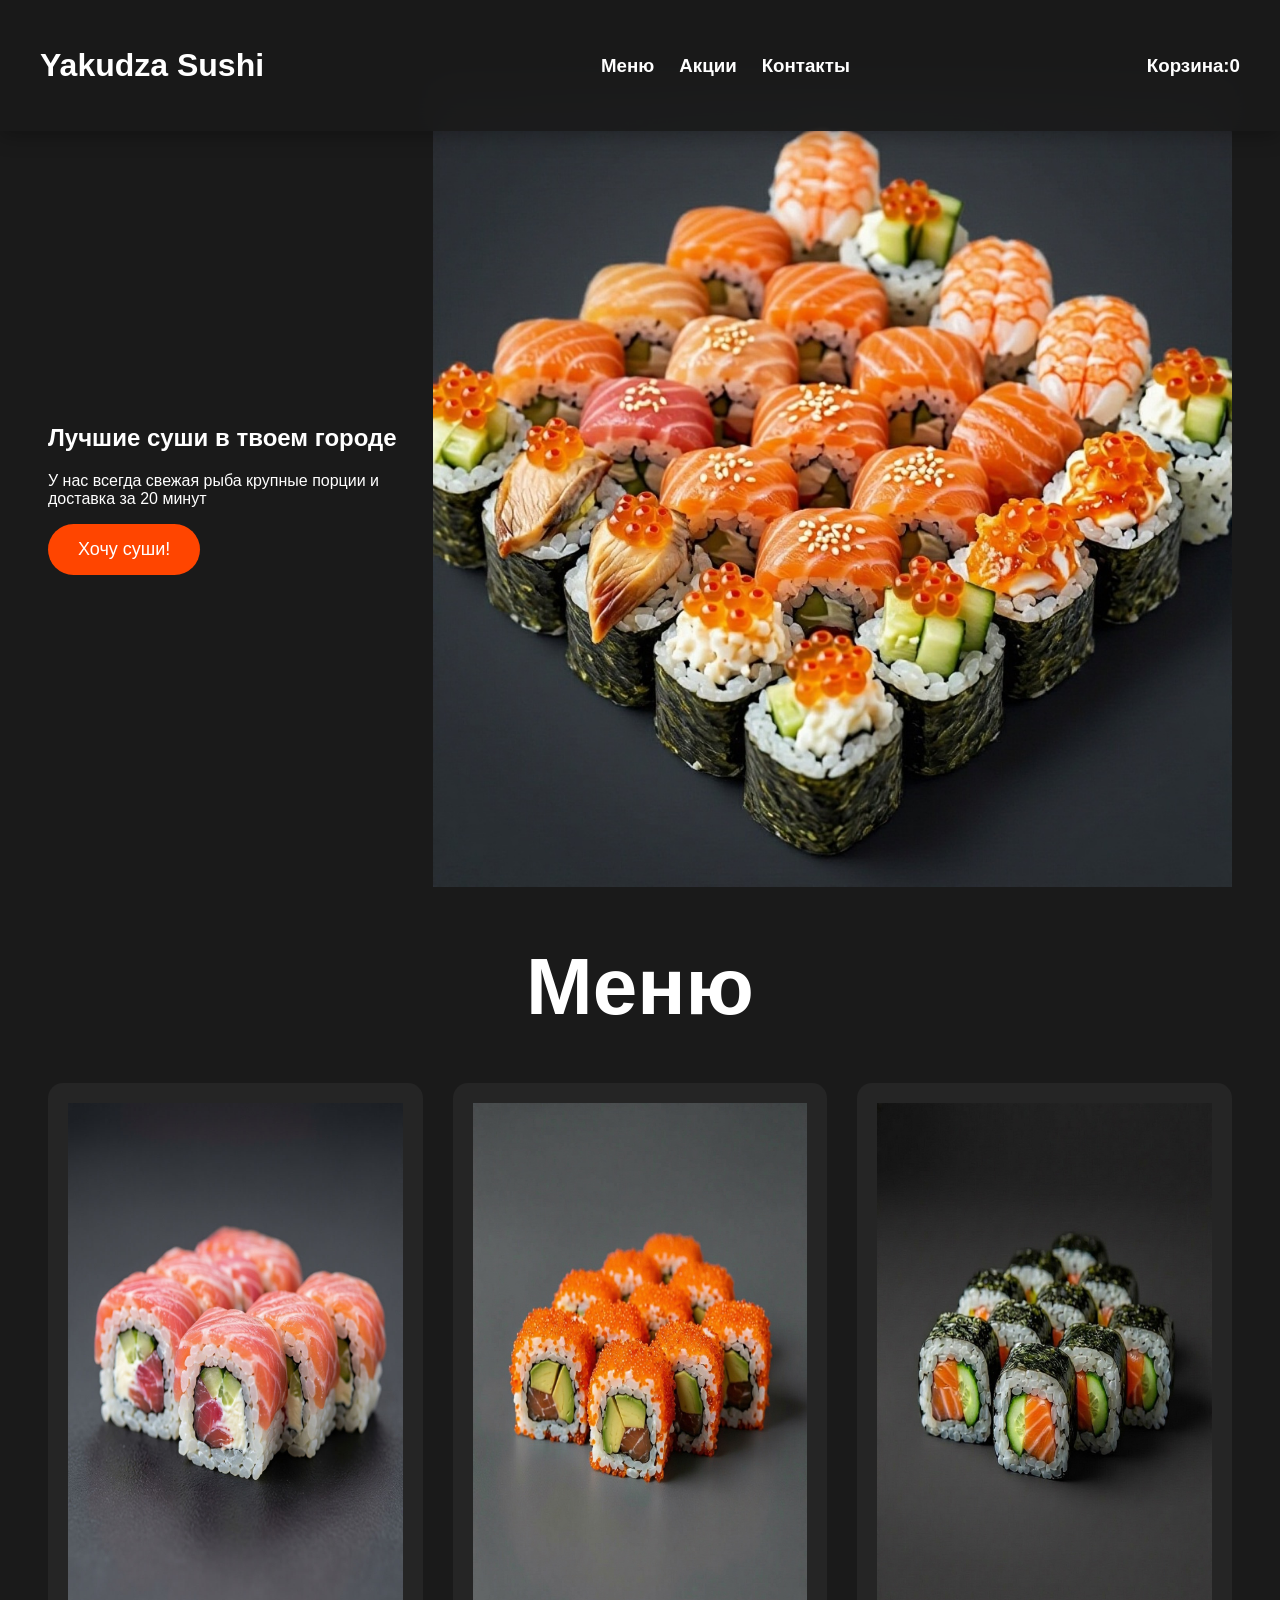
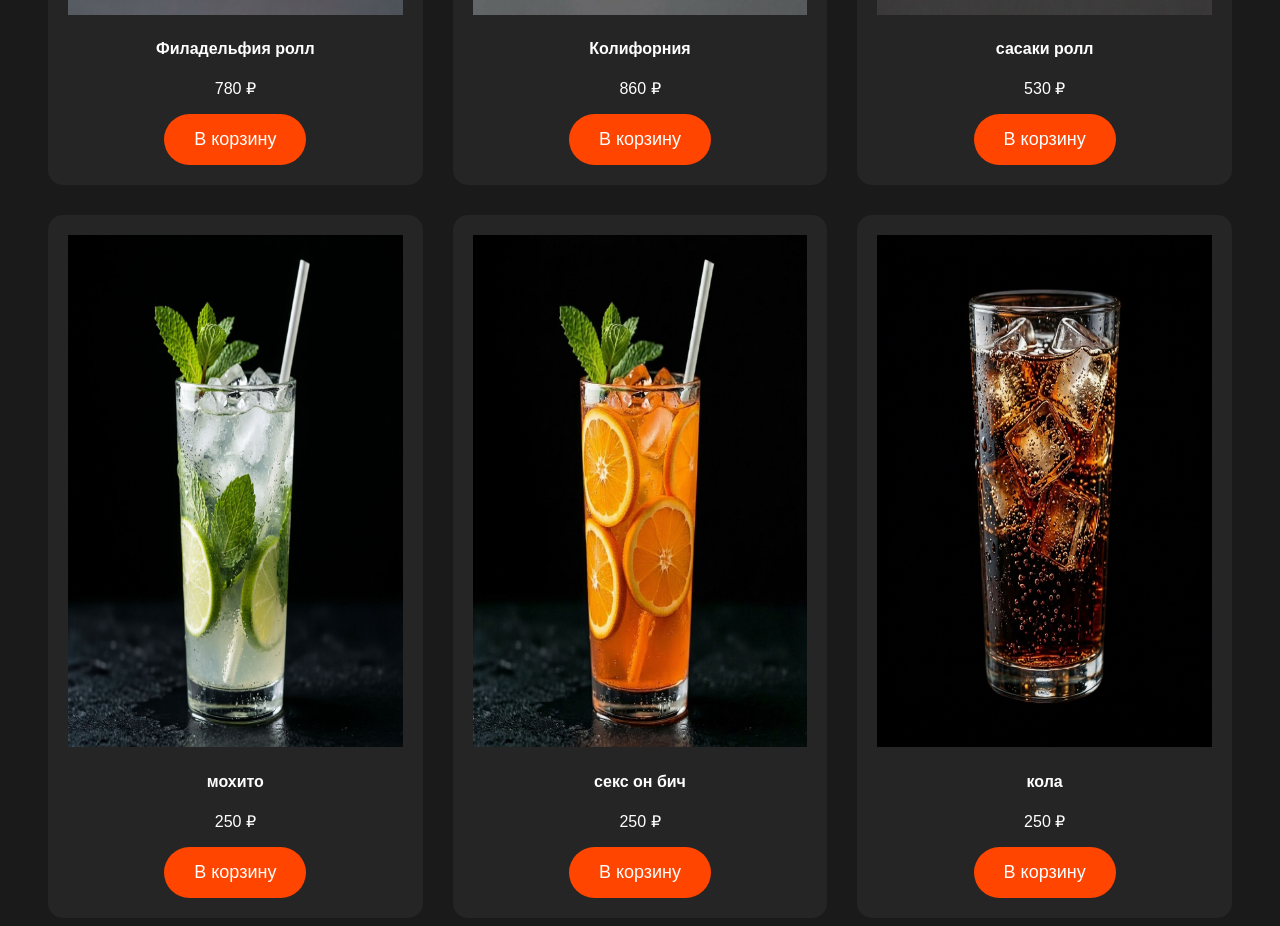
==== index.html @ de82a349 "Add files via upload" ====
<!DOCTYPE html>
<html lang="ru">
<head>
    <meta charset="UTF-8">
    <title>Yakudza</title>
    <link rel="stylesheet" href="style.css">
</head>
<body>
    <header>
        <h1><a href="#">Yakudza Sushi</a></h1>
        <nav>
            <ul>
                <li><h3><a href="#menu-section">Меню</a></h3></li>
                <li><h3><a href="#">Акции</a></h3></li>
                <li><h3><a href="#">Контакты</a></h3></li>
            </ul>
        </nav>
        <div id="open-cart-btn" style="cursor: pointer;"><h3>Корзина:<span id="cart-count">0</span></h3></div>
    </header>
    <main>
        <section class="hero">
            <div>
                <h2>Лучшие суши в твоем городе</h2>
                <p>У нас всегда свежая рыба крупные порции и доставка за 20 минут</p>
                <a href="#menu-section"><button>Хочу суши!</button></a>
            </div>
            <div><img src="foto/sushi.jpg" alt="премиум суши" class="hero-image"></div>
        </section>
        <section class="menu" id="menu-section">
            <h3>Меню</h3>
            <div class="menu-grid">
                <div class="product-card">
                    <img src="foto/fila.png">
                    <h4>Филадельфия ролл</h4>
                    <p class="price">780 ₽</p>
                    <button class="add-to-cart-btn">В корзину</button>
                </div>
                <div class="product-card">
                    <img src="foto/kolif.png">
                    <h4>Колифорния</h4>
                    <p class="price">860 ₽</p>
                    <button class="add-to-cart-btn">В корзину</button>
                </div>
                <div class="product-card">
                    <img src="foto/sasaki.png">
                    <h4>сасаки ролл</h4>
                    <p class="price">530 ₽</p>
                    <button class="add-to-cart-btn">В корзину</button>
                </div>
                <div class="product-card">
                    <img src="foto/moxito.png">
                    <h4>мохито</h4>
                    <p class="price">250 ₽</p>
                    <button class="add-to-cart-btn">В корзину</button>
                </div>
                <div class="product-card">
                    <img src="foto/orange.png">
                    <h4>секс он бич</h4>
                    <p class="price">250 ₽</p>
                    <button class="add-to-cart-btn">В корзину</button>
                </div>
                <div class="product-card">
                    <img src="foto/cola.png">
                    <h4>кола</h4>
                    <p class="price">250 ₽</p>
                    <button class="add-to-cart-btn">В корзину</button>
                </div>
            </div>
        </section>
    </main>
    <div class="modal-overlay" id="cart-modal">
        <div class="modal-window">
            <button class="close-btn"id="close-modal-btn">&times</button>
            <h3>Ваша корзина</h3>
            <div class="cart-items" id="cart-items-container">Ваша корзина пуста</div>

            <div style="display:flex; justify-content: space-between;margin: 20px 0; font-size: 18px; font-weight: bold; border-top: 1px solid #333; padding-top: 15px;">
                <span>Итого:</span>
                <span><span id="total-price">0</span>₽</span>
            </div>
            <button class="checkout-btn">Оформить</button>
         </div>   
    </div>
    <script src="script.js"></script>
</body>
</html>
---- style.css ----
html{
    scroll-behavior: smooth;
    scroll-padding-top: 90px;
}
body {
    padding-top: 80px;
    font-family: sans-serif;
    background-color: #1a1a1a;
    color: #ffffff;
    }
header {
    position: fixed;
    top: 0;
    left: 0;
    width: 100%;
    box-sizing: border-box;
    z-index: 1000;
    background-color: rgba(26, 26, 26, 0.9);
    backdrop-filter: blur(19px);
    box-shadow: 0 4px 20px rgba(0,0,0,0.3);
    padding: 20px 40px;
    display: flex;
    justify-content: space-between;
    align-items:center;
}
ul {
    list-style: none;
    display: flex;
    gap: 25px;
}
a {
    transition: 0.4s;
    text-decoration: none;
    color: #ffffff
    
}
a:hover{ color: #ff4500;
transition: 0.4s;
}
.hero {
    display: flex;
    align-items: center;
    justify-content: space-between;
    min-height: 80vh;
    padding: 0 40px;
}
button {
    transition: 0.4s;
    border: none;
    background-color: #ff4500;
    padding: 15px 30px;
    font-size: 18px;
    border-radius: 30px;
    cursor: pointer;
    color: #ffffff
}
button:hover{
    background-color: #ff6128;
    transition: 0.4s;
}
@keyframes floating{
    0% {transform: translateY(0px);}
    50%{transform: translateY(-10px);}
    100% {transform: translateY(0px);}
}
.hero-image {
    max-width: 100%;
    height: auto;
    animation: floating 3s ease-in-out infinite;
}
.menu h3 {
    font-size: 80px;
    text-align: center;
    margin: 50px 0;
}
.menu-grid {
    display: grid;
    grid-template-columns: repeat(3, 1fr);
    gap: 30px;
    padding: 0 40px;
}
.product-card {
    background-color:#252525;
    border-radius: 15px;
    padding: 20px;
    text-align: center;
    transform: 0.3s;
}
.product-card img {
    max-width:100%;
    height:512px;
}
.product-card:hover {
    transition: translateY(-10px);
    background-color:#333333 ;
}
@keyframes bounceEffect{
    0% {transform: scale(1);}
    30% {transform: scale(1.3);}
    50%{transform: scale(0.9);}
    100%{transform: scale(1);}
}
.bounce {
    display: inline-block;
    animation: bounceEffect 0.4s ease-in-out;
}
.modal-overlay{
    position: fixed;
    top:0;
    left:0;
    width:100%;
    height: 100%;
    background-color:rgba(0,0,0,0.75);
    backdrop-filter:blur(8px);
    z-index: 2000;

    display:flex;
    justify-content:center;
    align-items:center;

    opacity:0;
    pointer-events: none;
    transition: 0.4s ease-in-out;
}
.modal-overlay.active{
    opacity:1;
    pointer-events: all;
}
.modal-window{
    background-color: #252525;
    border: 1px solid #333333;
    padding: 40px;
    border-radius: 20px; 
    width: 90%;
    max-width: 500px;
    position: relative; 
    box-shadow: 0 10px 30px rgba(0, 0, 0, 0.5); 
    text-align: center;
}
.close-btn {
    position: absolute; 
    top: 15px;
    right: 20px;
    background: none;
    border: none;
    color: #888888;
    font-size: 32px;
    cursor: pointer;
    transition: 0.3s;
}
.checkout-btn {
    background-color: #ff4500;
    color: white;
    border: none;
    padding: 12px 25px;
    font-size: 16px;
    border-radius: 25px;
    cursor: pointer;
    margin-top: 20px;
    width: 100%;
    transition: 0.3s;
}
.checkout-btn:hover {
    background-color: #ff6128;
}
.quantity-btn{
    width:28px !important ;
    height: 28px !important;
    min-width: 28px !important; /* Защита от сжатия */
    border-radius: 50% !important;
    display: flex !important;
    align-items: center !important;
    justify-content: center !important;
    font-size: 16px !important;
    font-weight: bold !important;
    padding: 0 !important;
}
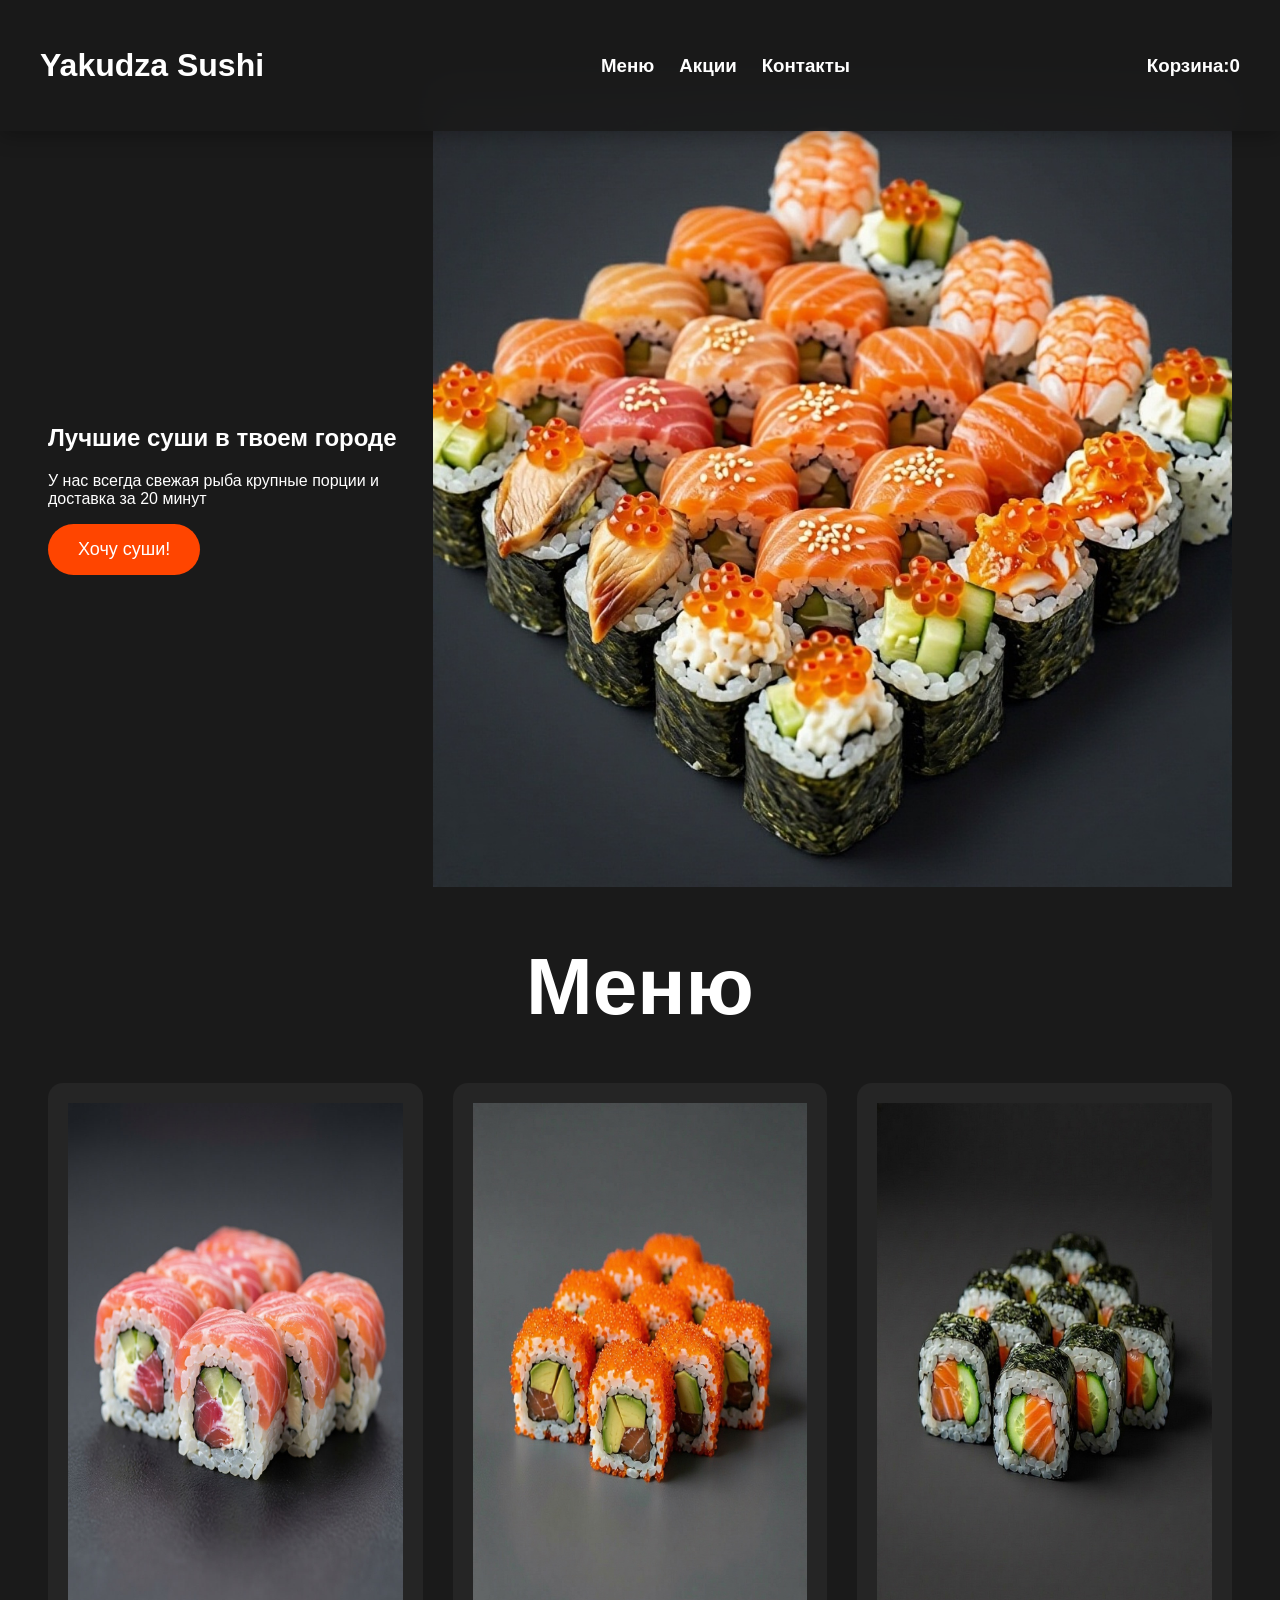
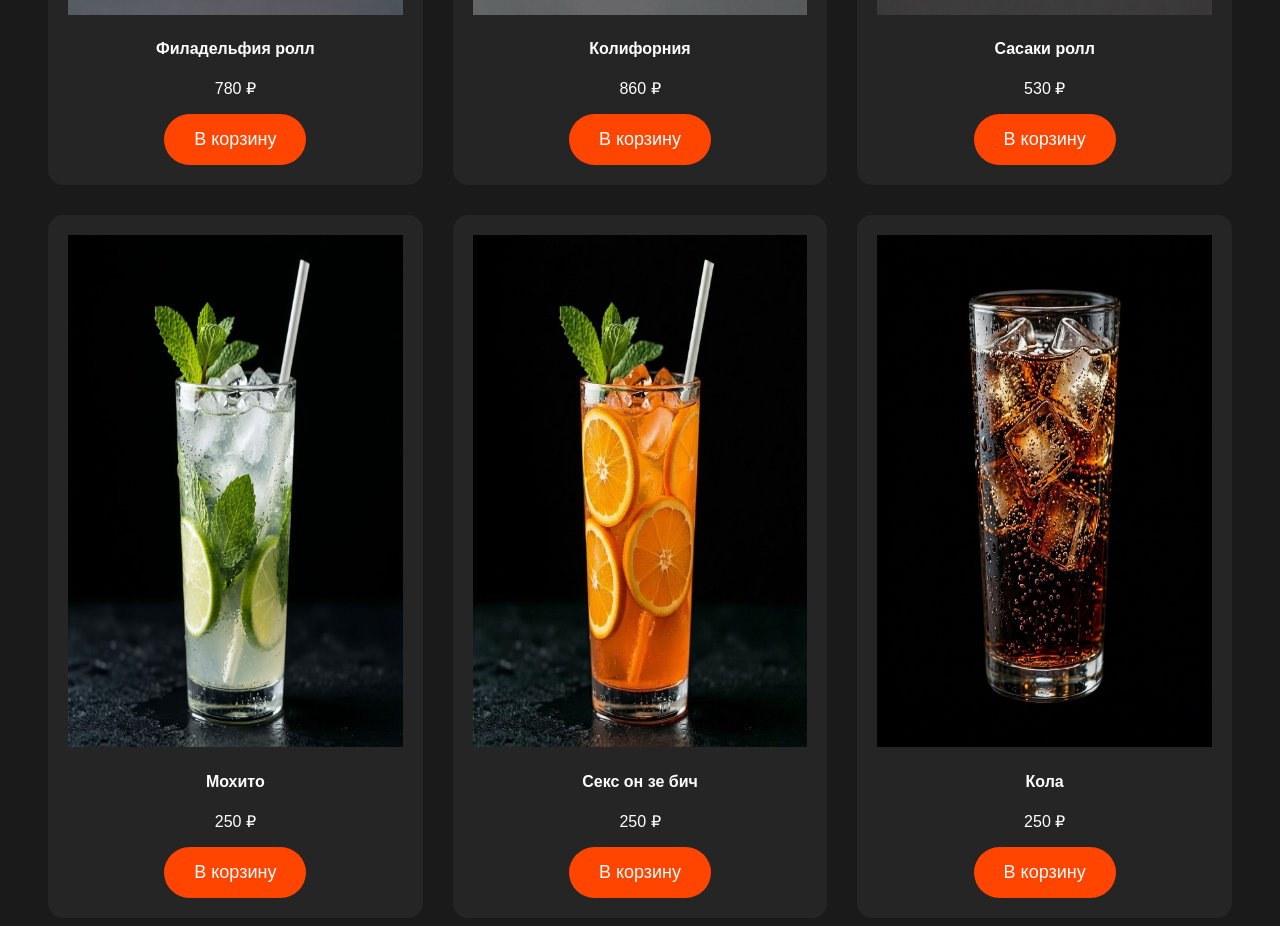
==== commit 71f51aaf: "Add files via upload" ====
--- a/index.html
+++ b/index.html
@@ -43,44 +43,60 @@
                 </div>
                 <div class="product-card">
                     <img src="foto/sasaki.png">
-                    <h4>сасаки ролл</h4>
+                    <h4>Сасаки ролл</h4>
                     <p class="price">530 ₽</p>
                     <button class="add-to-cart-btn">В корзину</button>
                 </div>
                 <div class="product-card">
                     <img src="foto/moxito.png">
-                    <h4>мохито</h4>
+                    <h4>Мохито</h4>
                     <p class="price">250 ₽</p>
                     <button class="add-to-cart-btn">В корзину</button>
                 </div>
                 <div class="product-card">
                     <img src="foto/orange.png">
-                    <h4>секс он бич</h4>
+                    <h4>Секс он зе бич</h4>
                     <p class="price">250 ₽</p>
                     <button class="add-to-cart-btn">В корзину</button>
                 </div>
                 <div class="product-card">
                     <img src="foto/cola.png">
-                    <h4>кола</h4>
+                    <h4>Кола</h4>
                     <p class="price">250 ₽</p>
                     <button class="add-to-cart-btn">В корзину</button>
                 </div>
             </div>
         </section>
-    </main>
+    </main>    
     <div class="modal-overlay" id="cart-modal">
         <div class="modal-window">
             <button class="close-btn"id="close-modal-btn">&times</button>
             <h3>Ваша корзина</h3>
-            <div class="cart-items" id="cart-items-container">Ваша корзина пуста</div>
+            <div id="modal-step-1">
 
-            <div style="display:flex; justify-content: space-between;margin: 20px 0; font-size: 18px; font-weight: bold; border-top: 1px solid #333; padding-top: 15px;">
-                <span>Итого:</span>
-                <span><span id="total-price">0</span>₽</span>
+                <div class="cart-items" id="cart-items-container">Ваша корзина пуста</div>
+
+                <div style="display:flex; justify-content: space-between;margin: 20px 0; font-size: 18px; font-weight: bold; border-top: 1px solid #333; padding-top: 15px;">
+                    <span>Итого:</span>
+                    <span><span id="total-price">0</span>₽</span>
+                </div>
+                <button id="go-to-checkout-btn" class="checkout-btn">Оформить</button>
             </div>
-            <button class="checkout-btn">Оформить</button>
-         </div>   
+            <div id="modal-step-2" style="display: none;">
+                
+                <div style="margin: 15px 0;text-align: left;">
+                    <label style="display:block; margin-bottom: 5px; font-size: 14px; color: #aaa;">Адрес доставки:</label>
+                    <input type="text" id="suggest-address" placeholder="Введите адрес или выберите на карте" style="width: 100%; padding: 10px; border-radius: 8px; border: 1px solid #444; background: #333; color: white; box-sizing: border-box; font-size: 14px;">
+                </div>
+
+                <div id="map" style="width: 100%; height: 200px; border-radius: 10px; margin-bottom: 15px; background: #333;"></div>
+                
+                <button class="checkout-btn" id="final-order-btn">Подтвердить заказ</button>
+                <button class="close-btn" id="back-to-step-1" style="position: static; font-size: 14px; color: #aaa; margin-top: 10px; background: none; border: none; cursor: pointer; width: 100%;">« Вернуться к списку</button>
+            </div>
+        </div>   
     </div>
+    <script src="https://api-maps.yandex.ru/2.1/?apikey=4e8f71b1-2de1-4161-916e-4815d41ef7c9&lang=ru_RU"></script>
     <script src="script.js"></script>
 </body>
 </html>
--- a/style.css
+++ b/style.css
@@ -174,4 +174,41 @@
     font-size: 16px !important;
     font-weight: bold !important;
     padding: 0 !important;
+}
+@media(max-width: 1200px){
+    body{
+        padding-top: 70px ;
+    }
+    header{
+        padding: 15px 20px;
+    }
+    header h1{
+        font-size:20px;
+    }
+    ul{
+        gap: 15px;
+    }
+    .hero{
+        flex-direction: column-reverse;
+        text-align:center;
+        justify-content: center;
+        gap: 30px;
+        min-height:auto;
+        padding: 40px 20px;
+    }
+    .hero h2{
+        font-size: 20px;
+    }
+    .menu h3{
+        font-size: 40px;
+        margin:  30px 0;
+    }
+    .menu-grid{
+        padding: 0 20px;
+        gap: 20px;
+    }
+    .product-card img{
+        height: 250px;
+        object-fit: contain;
+    }
 }
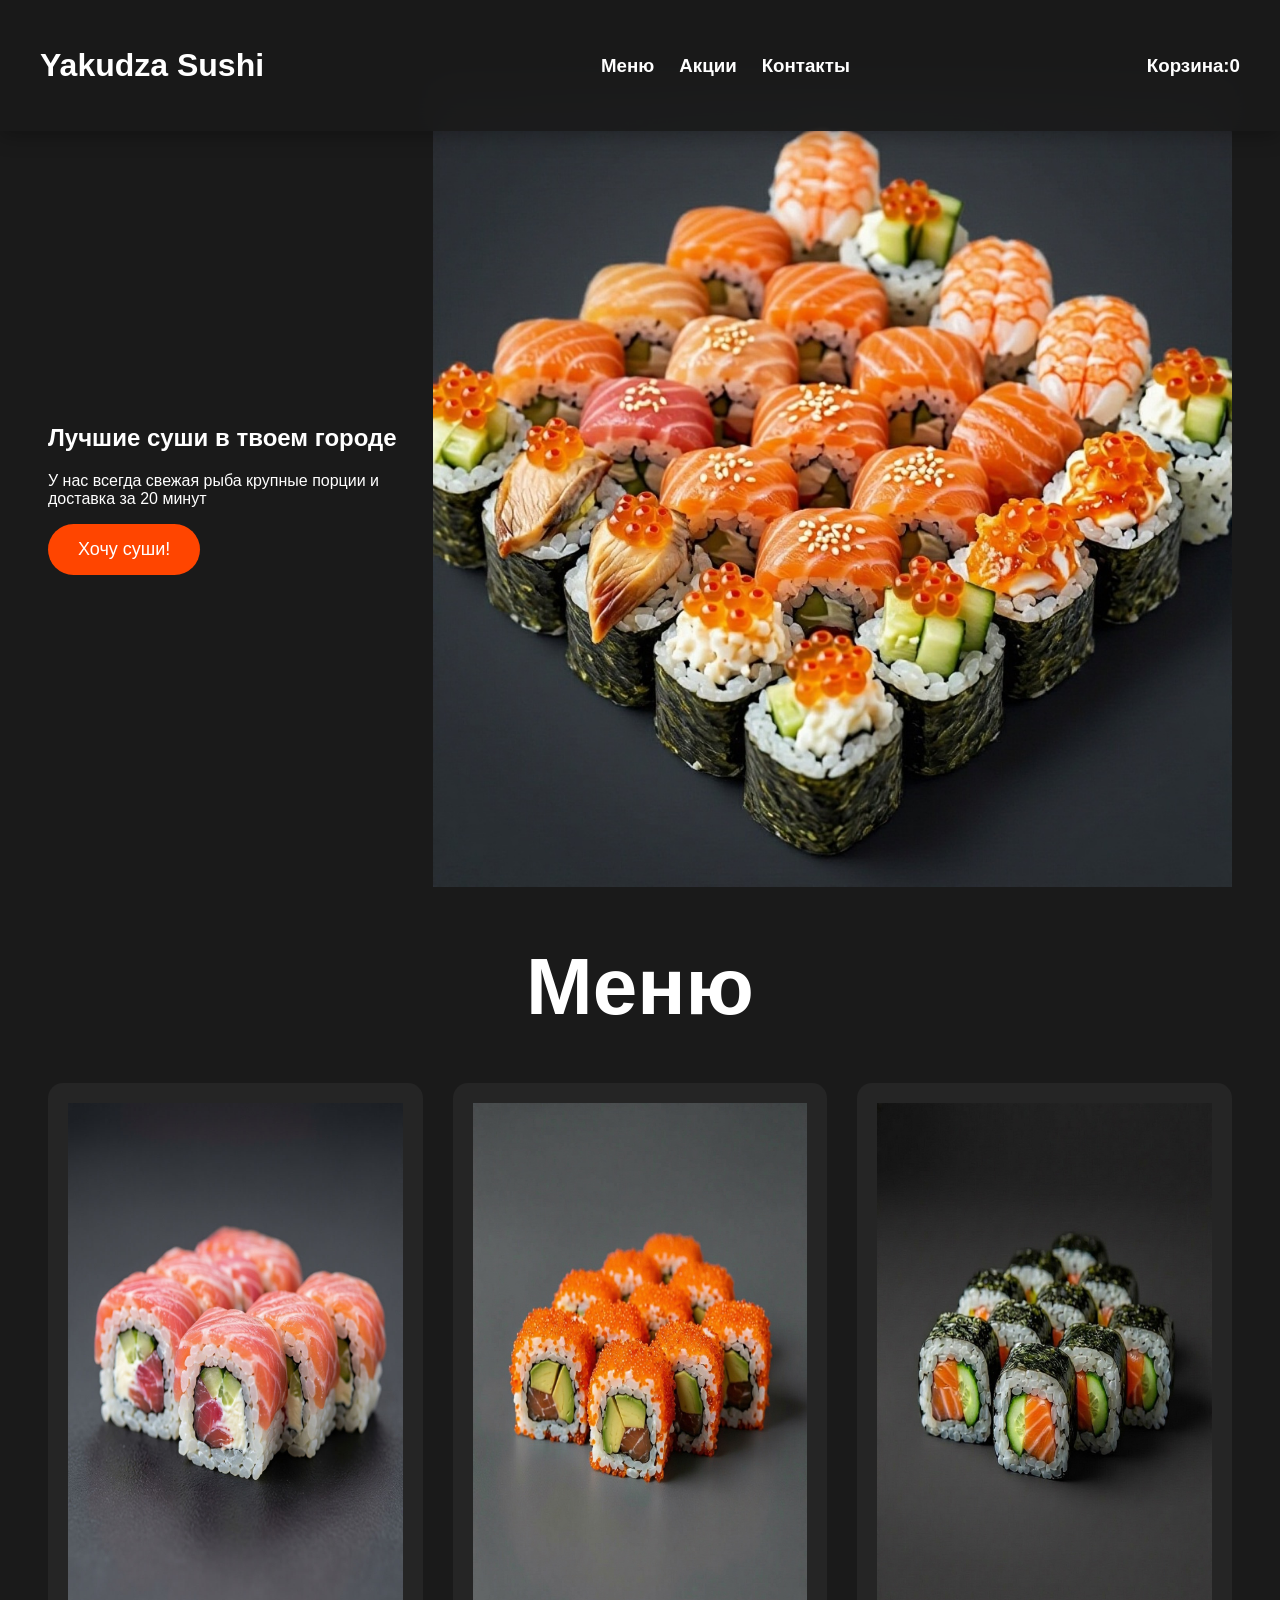
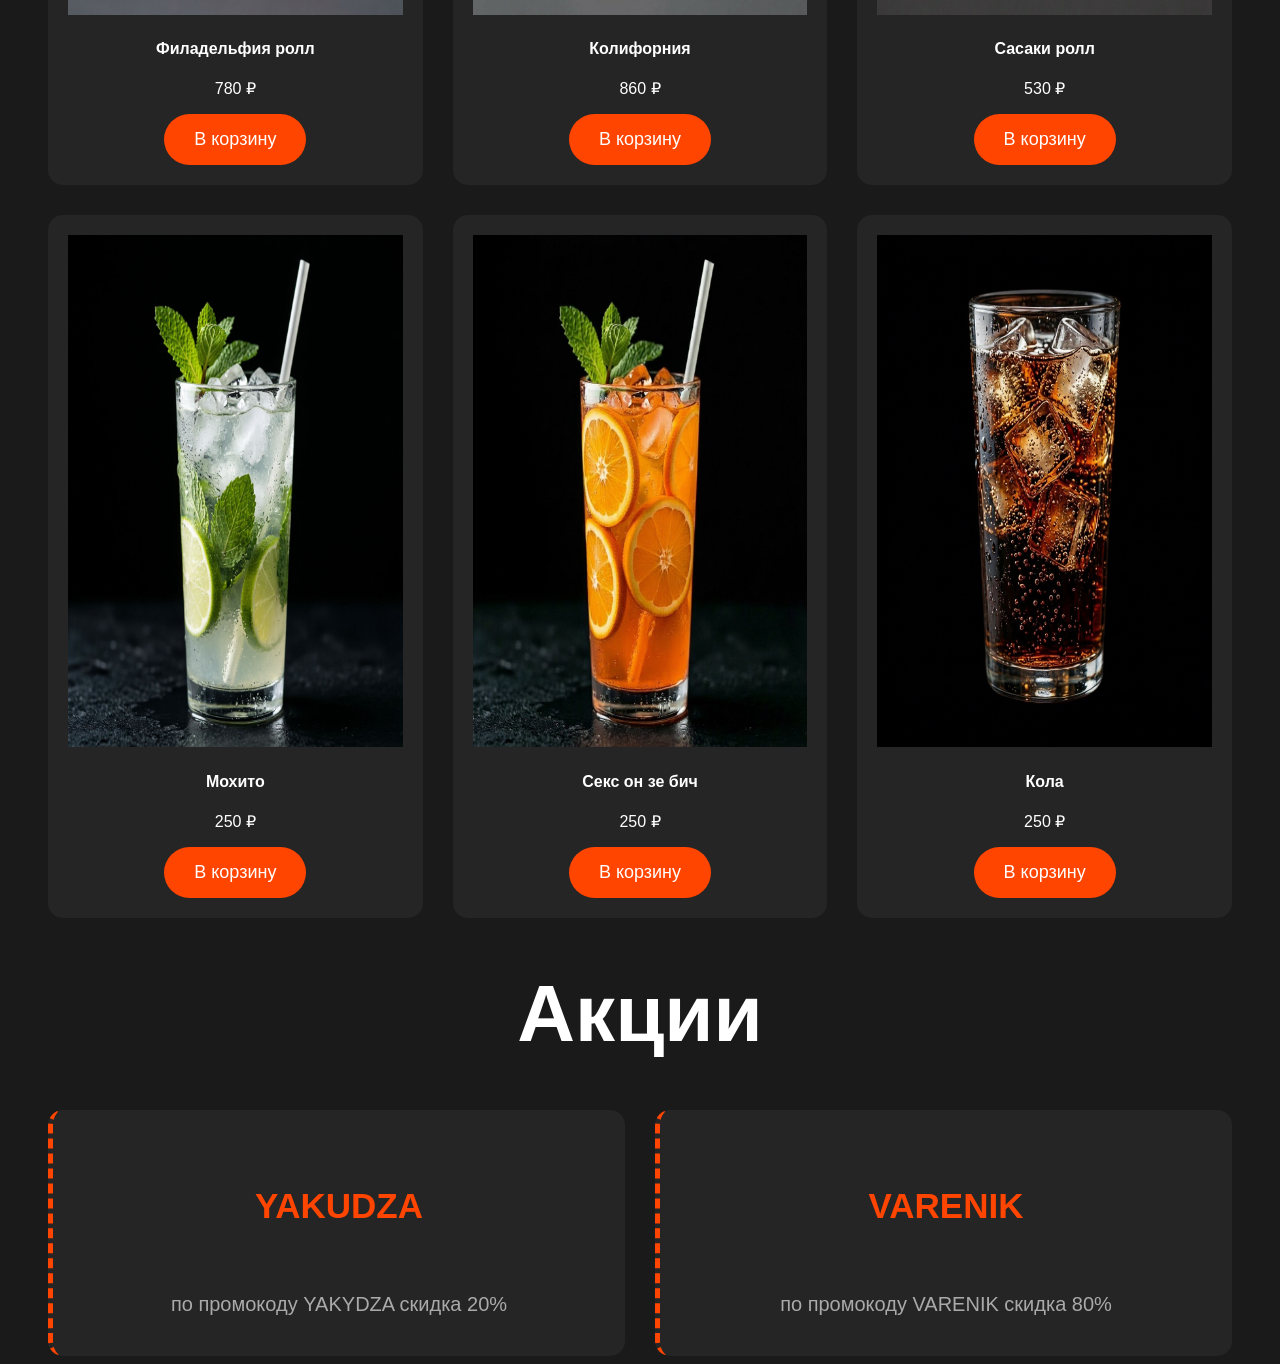
==== commit 1fa9dcff: "Add files via upload" ====
--- a/index.html
+++ b/index.html
@@ -11,7 +11,7 @@
         <nav>
             <ul>
                 <li><h3><a href="#menu-section">Меню</a></h3></li>
-                <li><h3><a href="#">Акции</a></h3></li>
+                <li><h3><a href="#sell-text">Акции</a></h3></li>
                 <li><h3><a href="#">Контакты</a></h3></li>
             </ul>
         </nav>
@@ -67,18 +67,26 @@
                 </div>
             </div>
         </section>
+        <section class="sell" >
+            <h4 id="sell-text">Акции</h4>
+            <div class="promo-grid">
+                <div class="promo-card"><h4>YAKUDZA</h4><p>по промокоду YAKYDZA скидка 20%</p></div>
+                <div class="promo-card"><h4>VARENIK</h4><p>по промокоду VARENIK скидка 80%</p></div>
+            </div>
+        </section>
+
     </main>    
     <div class="modal-overlay" id="cart-modal">
         <div class="modal-window">
-            <button class="close-btn"id="close-modal-btn">&times</button>
+            <button class="close-btn"id="close-modal-btn">&times;</button>
             <h3>Ваша корзина</h3>
             <div id="modal-step-1">
 
                 <div class="cart-items" id="cart-items-container">Ваша корзина пуста</div>
 
-                <div style="display:flex; justify-content: space-between;margin: 20px 0; font-size: 18px; font-weight: bold; border-top: 1px solid #333; padding-top: 15px;">
-                    <span>Итого:</span>
-                    <span><span id="total-price">0</span>₽</span>
+                <div class="total-box">
+                    <div class="itogo"><span>Итого:</span></div>
+                    <div class="itogo2"><span><span id="total-price">0</span>₽</span></div>
                 </div>
                 <button id="go-to-checkout-btn" class="checkout-btn">Оформить</button>
             </div>
@@ -89,14 +97,41 @@
                     <input type="text" id="suggest-address" placeholder="Введите адрес или выберите на карте" style="width: 100%; padding: 10px; border-radius: 8px; border: 1px solid #444; background: #333; color: white; box-sizing: border-box; font-size: 14px;">
                 </div>
 
-                <div id="map" style="width: 100%; height: 200px; border-radius: 10px; margin-bottom: 15px; background: #333;"></div>
+                <div id="map" style="width: 100%; height: 400px; border-radius: 10px; margin-bottom: 15px; background: #333;"></div>
                 
                 <button class="checkout-btn" id="final-order-btn">Подтвердить заказ</button>
                 <button class="close-btn" id="back-to-step-1" style="position: static; font-size: 14px; color: #aaa; margin-top: 10px; background: none; border: none; cursor: pointer; width: 100%;">« Вернуться к списку</button>
             </div>
+            <div id="modal-step-3" style="display: none;">
+
+                <p id="addres-text">Адрес доставки : <span id="summary-address" style="font-weight: bold;"></span></p>
+                <input class=checkout-email type="email" placeholder="Ведите почту">
+
+                <h3>Способ оплаты</h3>
+                <div class="payment-grid">
+                    <button type="button" class="payment-btn" data-method="sber">Сбер</button>
+                    <button type="button" class="payment-btn" data-method="tbank">Т-банк</button>
+                    <button type="button" class="payment-btn" data-method="sbp">СБП</button>
+                </div>
+
+                <div class="promo-container">
+                    <input type="text" id="promo-input" placeholder="Промокод">
+                    <button id="apply-promo-btn">✔</button>
+                    <p id="promo-message" style="display: none;"></p>
+                </div>
+
+                <div class="total-box">
+                    <div><span>К оплате</span></div>
+                    <div><span><span id="final-price">0</span>₽</span></div>
+                </div>
+
+                <button class="checkout-btn" id="place-order-btn">Заказать</button>
+                <button class="back-btn" id="back-to-step-2" style="position: static; font-size: 14px; color: #aaa; margin-top: 10px; background: none; border: none; cursor: pointer; width: 100%;">« Назад</button>
+
+            </div>
         </div>   
     </div>
-    <script src="https://api-maps.yandex.ru/2.1/?apikey=4e8f71b1-2de1-4161-916e-4815d41ef7c9&lang=ru_RU"></script>
+    <script src="https://api-maps.yandex.ru/2.1/?apikey=2f7c4bf6-f4e6-40ec-909d-12139279974e&lang=ru_RU&load=package.full"></script>
     <script src="script.js"></script>
 </body>
-</html>+</html>
--- a/style.css
+++ b/style.css
@@ -136,6 +136,8 @@
     position: relative; 
     box-shadow: 0 10px 30px rgba(0, 0, 0, 0.5); 
     text-align: center;
+    max-height: 90vh;
+    overflow-y:auto ;
 }
 .close-btn {
     position: absolute; 
@@ -166,7 +168,7 @@
 .quantity-btn{
     width:28px !important ;
     height: 28px !important;
-    min-width: 28px !important; /* Защита от сжатия */
+    min-width: 28px !important; 
     border-radius: 50% !important;
     display: flex !important;
     align-items: center !important;
@@ -175,7 +177,148 @@
     font-weight: bold !important;
     padding: 0 !important;
 }
-@media(max-width: 1200px){
+.total-box{
+     display: flex;
+    justify-content: space-between;
+    margin: 20px 0;
+    font-size: 25px;
+    font-weight: bold;
+    border-top: 1px solid #333;
+    padding-top: 15px;
+}
+.cart-items img{
+        width: 200px!important;
+        height: 200px!important;
+        object-fit: cover!important;
+        border-radius: 10px!important;
+}
+.cart-items{
+    max-height:450px;
+    overflow: auto;
+    padding-right: 5px;
+}
+.cart-items::-webkit-scrollbar{
+    width: 6px;
+}
+.cart-items::-webkit-scrollbar-thumb{
+    background-color: #333;
+    border-radius:10px ;
+}
+.checkout-email{
+    width: 100%;
+    padding: 12px 15px;
+    background-color: #333333;
+    border-radius: 10px;
+    border: 1px solid #444;
+    transition: 0.4s;
+    color: #ffffff;
+}
+.checkout-email:focus{
+    outline: none;
+    border-color: #ff4500;
+    box-shadow: 0 0 8px rgba(255,69,0,0.3);
+    color: aliceblue;
+}
+.payment-grid{
+    display: grid;
+    grid-template-columns: repeat(3, 1fr);
+    gap: 12px;
+    margin: 20px 0;
+}
+.payment-btn{
+    background-color: #333333;
+    border-radius: 12px;
+    cursor: pointer;
+    transition: 0.3s ease;
+    width: 90%;
+    padding: 5px;
+    font-size: 14px;
+    border-radius:8px ;
+    height: 150px;
+
+}
+.payment-btn:hover{
+    background-color: #727272;
+}
+.payment-btn.active{
+    border: 3px solid #ec5a05;
+}
+.promo-container{
+    display: flex;
+    flex-direction: row;
+    align-items: center;
+    gap: 10px;
+    width: 100%;
+    margin: 20px 0;
+}
+#promo-input{
+    display: flex;
+    gap: 10px;
+    width: 80%;
+    padding: 12px 15px;
+    background-color: #333333;
+    border-radius: 10px;
+    border: 1px solid #444;
+    transition: 0.4s;
+    color: #ffffff;
+}
+#promo-input:focus{
+    outline: none;
+    border-color: #ff4500;
+    box-shadow: 0 0 8px rgba(255,69,0,0.3);
+}
+#apply-promo-btn{
+    padding: 0 20px;
+    height: 45px;
+    border-radius: 10px;
+    background-color: #ff4500;
+    color: white;
+    font-weight: bold;
+    font-size: 14px;
+    cursor: pointer;
+    transition: 0.3s;
+}
+#apply-promo-btn:hover{
+    background-color: #ff6128;
+}
+.modal-window h3{
+    font-size:  32px;
+    margin-bottom: 45px;
+}
+#place-order-btn{
+    height: 55px;
+}
+.promo-grid{
+    display: grid;
+    grid-template-columns: repeat(2,1fr);
+    gap: 30px;
+    padding: 0 40px;
+}
+.promo-card{
+    background-color: #252525;
+    border-radius:15px ;
+    padding: 20px 20px;
+    text-align: center;
+     border-left: 5px dashed #ff4500;
+}
+.promo-card h4{
+    color: #ff4500;
+    display: inline-block;
+    padding: 10px;
+    font-size: 35px;
+}
+.promo-card p{
+    font-size: 20px;
+    color: #aaaaaa;
+    margin-top: 10px;
+}
+#sell-text{
+    font-size: 80px;
+    text-align: center;
+    margin: 50px 0;
+}
+
+@media(max-width: 1000px){
     body{
         padding-top: 70px ;
     }
@@ -183,11 +326,16 @@
         padding: 15px 20px;
     }
     header h1{
-        font-size:20px;
+        font-size:40px;
+    }
+    header h3{
+        font-size: 30px;
+        padding-right: 10px;
     }
     ul{
         gap: 15px;
     }
+
     .hero{
         flex-direction: column-reverse;
         text-align:center;
@@ -197,18 +345,186 @@
         padding: 40px 20px;
     }
     .hero h2{
+        font-size: 35px;
+    }
+    .hero p{
+        font-size: 25px;
+        padding-bottom: 10px;
+    }
+    .hero button{
         font-size: 20px;
+        height: 75px;
+        width: 300px;
     }
     .menu h3{
+        font-size: 60px;
+        margin:  30px 0;
+        padding: 50px;
+    }
+    .menu-grid{
+        padding: 0 10px;
+        gap: 20px;
+        grid-template-columns: repeat(2,1fr);
+    }
+    .product-card img{
+        max-height:400px;
+        width: 100%;
+        object-fit: contain;
+        border-radius: 10%;
+    } 
+    .product-card h4{
+        font-size: 24px;
+        margin:10px 0 5px 0;
+    }
+    .price{
+        font-size: 22px;
+        font-weight: bold;
+        margin: 5px 0 15px 0;
+    }
+    .add-to-cart-btn{
+        width: 80%;
+        padding: 20px;
+    }
+    .modal-window{
+        width: 80%;
+        max-width: none;      
+        padding: 25px;        
+        max-height: 90vh;
+        overflow-y: auto;
+        box-sizing: border-box;
+        border-radius: 15px;
+    }
+    .modal-window h3{
+        font-size: 45px;
+    }
+    .cart-items{
+        font-size: 30px;
+    }
+    .itogo{
+        font-size:40px;
+    }
+    .itogo2{
         font-size: 40px;
-        margin:  30px 0;
-    }
-    .menu-grid{
-        padding: 0 20px;
-        gap: 20px;
-    }
-    .product-card img{
-        height: 250px;
-        object-fit: contain;
+    }
+    .checkout-btn{
+        font-size: 35px;
+        padding:  30px 20px;
+        border-radius:  40px;
+    }
+    .cart-items img{
+        width: 200px!important;
+        height: 200px!important;
+        object-fit: cover!important;
+        border-radius: 10px!important;
+    }
+    .cart-items h4{
+        font-size:30px!important;
+        font-weight: 600!important;
+        margin: 10px;
+    }
+    .cart-items p{
+        font-size: 30px;
+    }
+    .cart-items .quantity-btn{
+        width: 45px!important;
+        height: 45px!important;
+        font-size: 30px!important;
+        border-radius:50%!important;
+        padding-inline: 10px;
+    }
+    .cart-items span{
+        font-size: 30px!important;
+        font-weight: bold!important;
+        min-width: 24px!important;
+        text-align: center!important;
+    }
+    .cart-items{
+        padding:  15px 20px;
+        margin-bottom: 12px;
+        border-radius: 14px;
+        max-height: 50vh;
+    }
+    #suggest-address{
+        font-size: 25px!important;
+        padding: 20px!important;
+        border-radius: 12px!important;
+        height: auto!important;
+    }
+    #modal-step-2 label{
+        font-size: 27px!important;
+        margin-bottom:12px !important;
+        display: block!important;
+    }
+    #suggest-address{
+        height: 65px!important;
+        padding: 20px;
+    }
+    #map{
+        width: 100%!important;
+        height: 500px!important;
+        border-radius:14px !important;
+        margin-bottom:25px !important;
+    }
+    #final-order-btn{
+        font-size: 30px!important;
+        padding: 16px 0!important;
+        border-radius:14px !important;
+        margin-top: 10px!important;
+        height: 70px;
+    }
+    #back-to-step-1{
+        font-size: 20px!important;
+        padding: 15px 0!important;
+        margin-top: 15px!important;
+    }
+    .payment-btn{
+        height: 200px;
+        padding: 5px;
+        font-size: 30px;
+    }
+    #promo-input{
+        width: 100%;
+        height: 40px;
+        font-size:30px ;
+    }
+    #apply-promo-btn{
+        width: 10%;
+        height: 60px;
+    }
+    .checkout-email{
+        margin-top: 15px;
+        font-size: 30px;
+        height: 40px;
+        width: 95%;
+    }
+    .total-box{
+        margin-top: 30px;
+        font-size: 35px;
+    }
+    #summary-address{
+        font-size: 25px;
+    }
+    #addres-text{
+        font-size: 30px;
+    }
+    #place-order-btn{
+        height: 90px;
+        font-size: 35px;
+    }
+    #back-to-step-2{
+        font-size: 23px!important;
+    }
+    .promo-grid{
+    display: grid;
+    grid-template-columns: repeat(1,1fr);
+    gap: 20px;
+    padding: 0 40px;
+    }
+    .promo-card p{
+        font-size: 19px;
+    }
+    .promo-card h4{
+        font-size: 60px;
+        padding: 10px;
     }
 }
